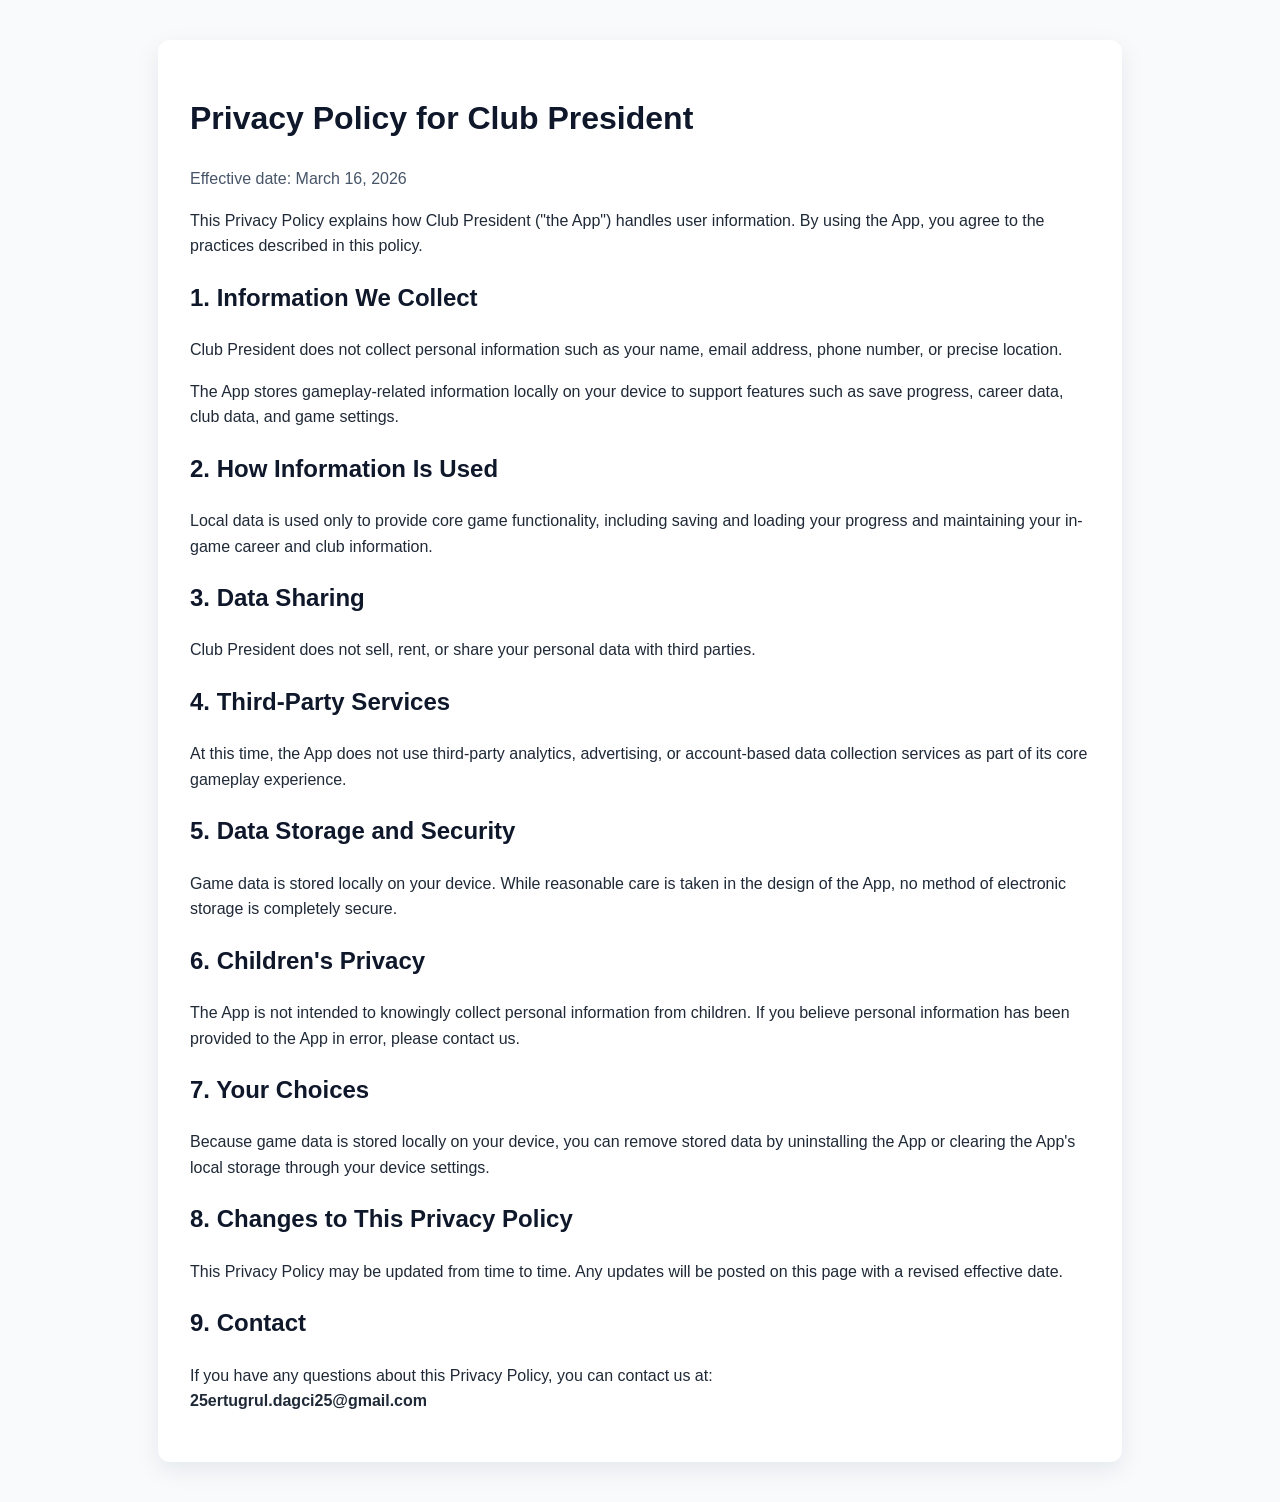
==== index.html @ 4b36917c "Add files via upload" ====
<!DOCTYPE html>
<html lang="en">
<head>
  <meta charset="UTF-8" />
  <meta http-equiv="refresh" content="0; url=privacy-policy.html" />
  <meta name="viewport" content="width=device-width, initial-scale=1.0" />
  <title>Club President</title>
</head>
<body>
  <p>
    Redirecting to the privacy policy...
    <a href="privacy-policy.html">Open manually</a>.
  </p>
</body>
</html>
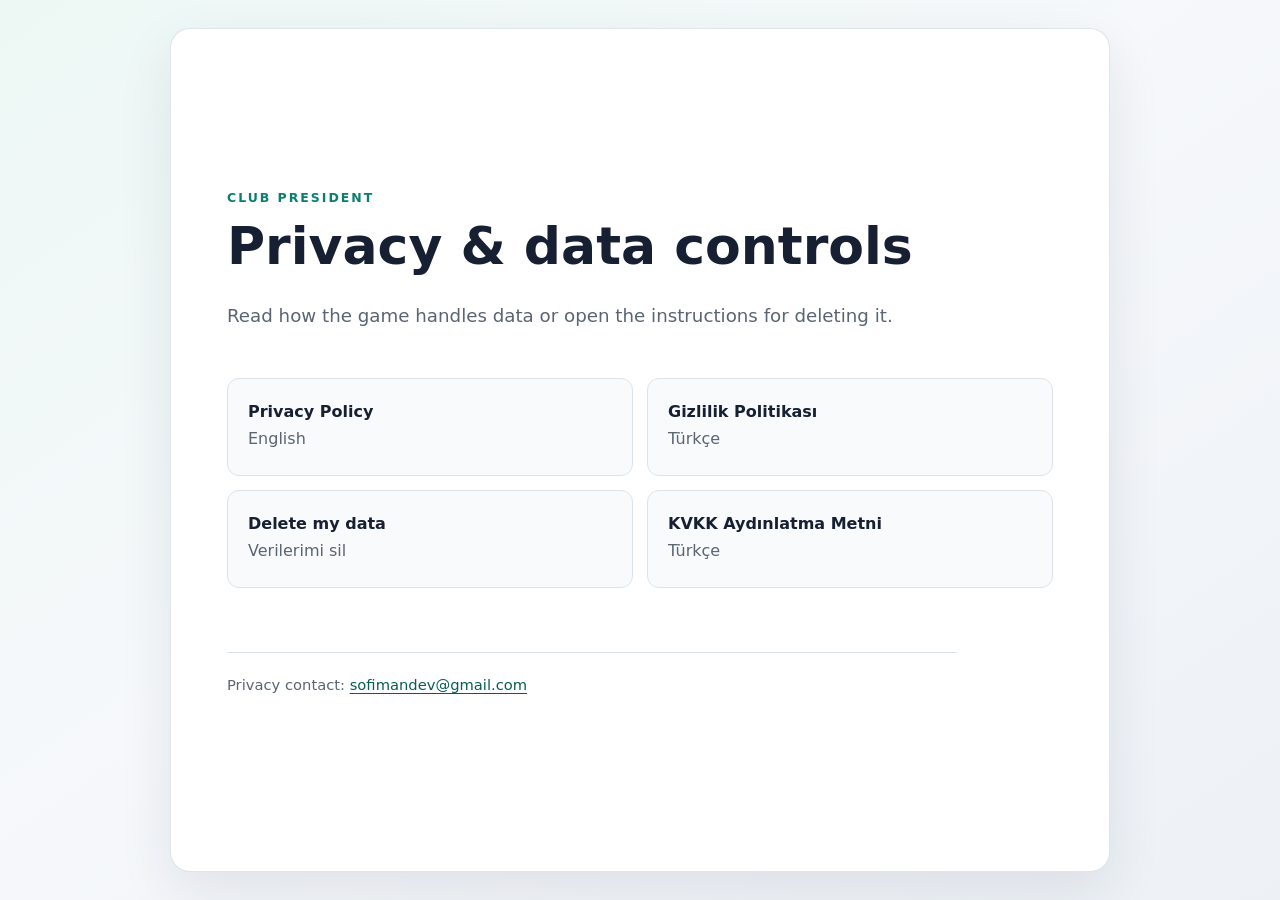
==== commit 1a26ec32: "Add files via upload" ====
--- a/index.html
+++ b/index.html
@@ -1,15 +1,24 @@
-<!DOCTYPE html>
+<!doctype html>
 <html lang="en">
 <head>
-  <meta charset="UTF-8" />
-  <meta http-equiv="refresh" content="0; url=privacy-policy.html" />
-  <meta name="viewport" content="width=device-width, initial-scale=1.0" />
-  <title>Club President</title>
+  <meta charset="utf-8">
+  <meta name="viewport" content="width=device-width, initial-scale=1">
+  <meta name="description" content="Privacy and data controls for Club President.">
+  <title>Club President — Privacy</title>
+  <link rel="stylesheet" href="styles.css">
 </head>
 <body>
-  <p>
-    Redirecting to the privacy policy...
-    <a href="privacy-policy.html">Open manually</a>.
-  </p>
+  <main class="card landing">
+    <p class="eyebrow">CLUB PRESIDENT</p>
+    <h1>Privacy &amp; data controls</h1>
+    <p class="lead">Read how the game handles data or open the instructions for deleting it.</p>
+    <nav class="link-grid" aria-label="Privacy documents">
+      <a class="action" href="privacy-policy.html"><strong>Privacy Policy</strong><span>English</span></a>
+      <a class="action" href="privacy-policy-tr.html"><strong>Gizlilik Politikası</strong><span>Türkçe</span></a>
+      <a class="action" href="data-deletion.html"><strong>Delete my data</strong><span>Verilerimi sil</span></a>
+      <a class="action" href="kvkk-aydinlatma-metni.html"><strong>KVKK Aydınlatma Metni</strong><span>Türkçe</span></a>
+    </nav>
+    <p class="footer">Privacy contact: <a href="mailto:sofimandev@gmail.com">sofimandev@gmail.com</a></p>
+  </main>
 </body>
 </html>
--- a/styles.css
+++ b/styles.css
@@ -0,0 +1,69 @@
+:root {
+  color-scheme: light;
+  --ink: #172033;
+  --muted: #5b6475;
+  --paper: #ffffff;
+  --line: #dce3ea;
+  --accent: #087f6f;
+  --accent-dark: #075e54;
+  --soft: #eaf7f4;
+}
+
+* { box-sizing: border-box; }
+
+body {
+  margin: 0;
+  padding: 28px 16px;
+  color: var(--ink);
+  background: linear-gradient(145deg, #edf8f5 0%, #f6f8fb 45%, #edf1f6 100%);
+  font-family: Inter, ui-sans-serif, system-ui, -apple-system, BlinkMacSystemFont, "Segoe UI", sans-serif;
+  font-size: 16px;
+  line-height: 1.68;
+}
+
+.card {
+  width: min(940px, 100%);
+  margin: 0 auto;
+  padding: clamp(24px, 5vw, 56px);
+  background: var(--paper);
+  border: 1px solid rgba(220, 227, 234, .9);
+  border-radius: 20px;
+  box-shadow: 0 20px 55px rgba(23, 32, 51, .09);
+}
+
+.landing { min-height: calc(100vh - 56px); display: flex; flex-direction: column; justify-content: center; }
+.eyebrow { margin: 0 0 8px; color: var(--accent); font-size: .78rem; font-weight: 800; letter-spacing: .16em; }
+h1 { margin: 0 0 8px; font-size: clamp(2rem, 5vw, 3.25rem); line-height: 1.12; }
+h2 { margin-top: 2.2em; padding-top: .2em; font-size: 1.45rem; line-height: 1.25; }
+h3 { margin-top: 1.55em; font-size: 1.08rem; }
+p, li { max-width: 78ch; }
+a { color: var(--accent-dark); text-underline-offset: 3px; }
+.lead { color: var(--muted); font-size: 1.14rem; }
+.updated, .footer { color: var(--muted); font-size: .92rem; }
+.footer { margin-top: 36px; padding-top: 20px; border-top: 1px solid var(--line); }
+
+.top-nav { display: flex; flex-wrap: wrap; gap: 8px 18px; margin-bottom: 40px; }
+.top-nav a { font-weight: 650; }
+.notice { margin: 28px 0; padding: 18px 20px; background: var(--soft); border-left: 4px solid var(--accent); border-radius: 8px; }
+
+.link-grid { display: grid; grid-template-columns: repeat(2, minmax(0, 1fr)); gap: 14px; margin: 28px 0; }
+.action { display: flex; flex-direction: column; min-height: 98px; padding: 20px; color: var(--ink); background: #f8fafb; border: 1px solid var(--line); border-radius: 12px; text-decoration: none; transition: transform .15s ease, border-color .15s ease; }
+.action:hover, .action:focus-visible { transform: translateY(-2px); border-color: var(--accent); outline: none; }
+.action span { color: var(--muted); }
+.button { display: inline-block; padding: 12px 18px; color: white; background: var(--accent-dark); border-radius: 8px; font-weight: 750; text-decoration: none; }
+
+hr { margin: 48px 0; border: 0; border-top: 1px solid var(--line); }
+.table-wrap { overflow-x: auto; }
+table { width: 100%; border-collapse: collapse; font-size: .94rem; }
+th, td { padding: 12px; border: 1px solid var(--line); text-align: left; vertical-align: top; }
+th { background: var(--soft); }
+
+@media (max-width: 640px) {
+  body { padding: 0; background: var(--paper); }
+  .card { min-height: 100vh; border: 0; border-radius: 0; box-shadow: none; }
+  .link-grid { grid-template-columns: 1fr; }
+}
+
+@media (prefers-reduced-motion: reduce) {
+  .action { transition: none; }
+}
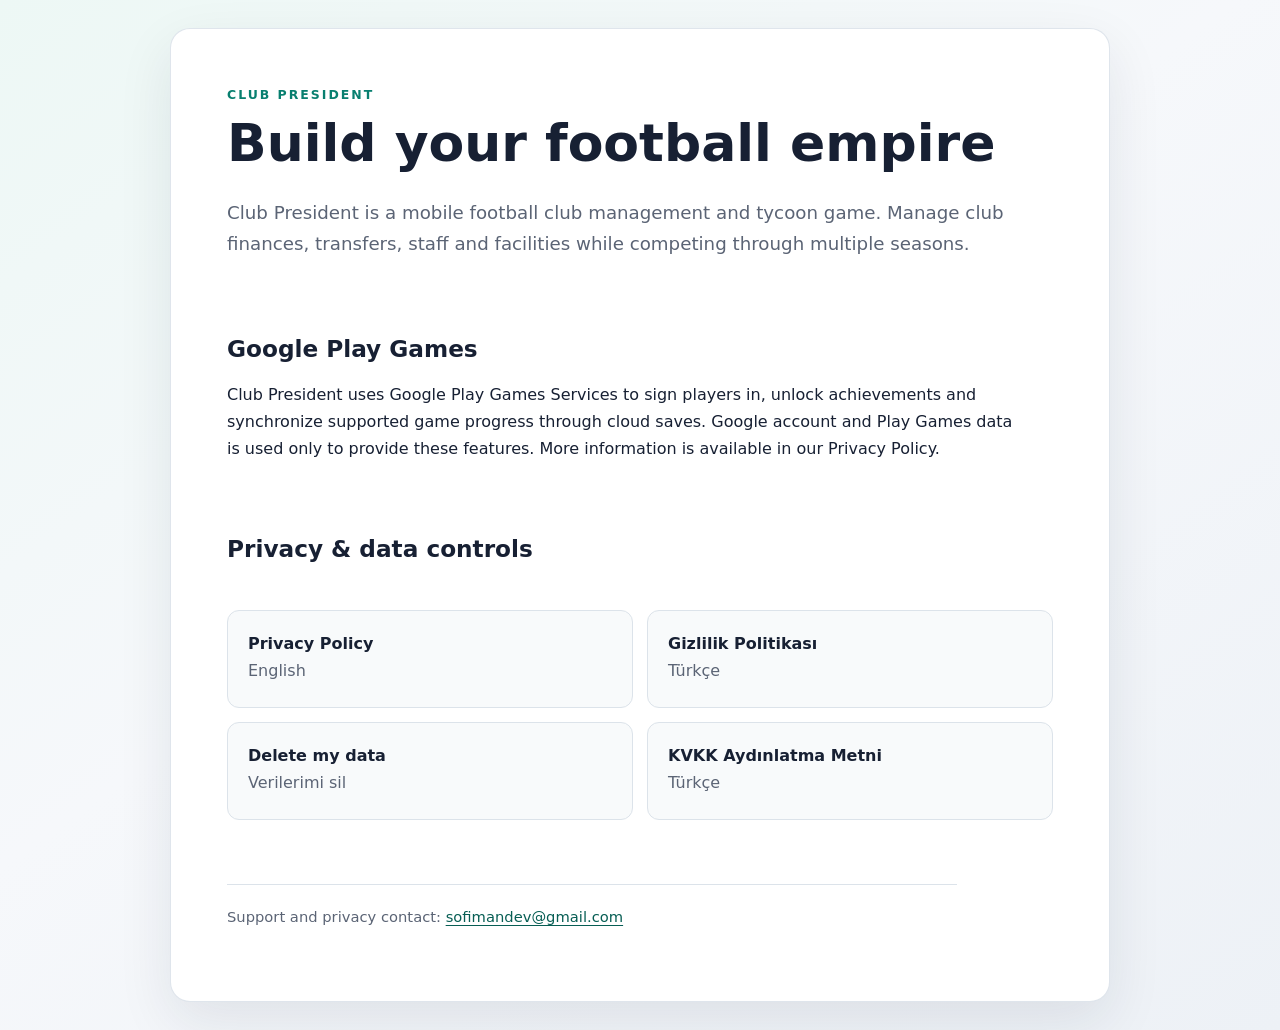
==== commit 3d934d3e: "Update app homepage for OAuth verification" ====
--- a/index.html
+++ b/index.html
@@ -3,22 +3,60 @@
 <head>
   <meta charset="utf-8">
   <meta name="viewport" content="width=device-width, initial-scale=1">
-  <meta name="description" content="Privacy and data controls for Club President.">
-  <title>Club President — Privacy</title>
+  <meta name="description" content="Official website, privacy policy and data controls for Club President.">
+  <title>Club President — Official Website</title>
   <link rel="stylesheet" href="styles.css">
 </head>
 <body>
   <main class="card landing">
     <p class="eyebrow">CLUB PRESIDENT</p>
-    <h1>Privacy &amp; data controls</h1>
-    <p class="lead">Read how the game handles data or open the instructions for deleting it.</p>
+
+    <h1>Build your football empire</h1>
+
+    <p class="lead">
+      Club President is a mobile football club management and tycoon game.
+      Manage club finances, transfers, staff and facilities while competing
+      through multiple seasons.
+    </p>
+
+    <section>
+      <h2>Google Play Games</h2>
+      <p>
+        Club President uses Google Play Games Services to sign players in,
+        unlock achievements and synchronize supported game progress through
+        cloud saves. Google account and Play Games data is used only to provide
+        these features. More information is available in our Privacy Policy.
+      </p>
+    </section>
+
+    <h2>Privacy &amp; data controls</h2>
+
     <nav class="link-grid" aria-label="Privacy documents">
-      <a class="action" href="privacy-policy.html"><strong>Privacy Policy</strong><span>English</span></a>
-      <a class="action" href="privacy-policy-tr.html"><strong>Gizlilik Politikası</strong><span>Türkçe</span></a>
-      <a class="action" href="data-deletion.html"><strong>Delete my data</strong><span>Verilerimi sil</span></a>
-      <a class="action" href="kvkk-aydinlatma-metni.html"><strong>KVKK Aydınlatma Metni</strong><span>Türkçe</span></a>
+      <a class="action" href="privacy-policy.html">
+        <strong>Privacy Policy</strong>
+        <span>English</span>
+      </a>
+
+      <a class="action" href="privacy-policy-tr.html">
+        <strong>Gizlilik Politikası</strong>
+        <span>Türkçe</span>
+      </a>
+
+      <a class="action" href="data-deletion.html">
+        <strong>Delete my data</strong>
+        <span>Verilerimi sil</span>
+      </a>
+
+      <a class="action" href="kvkk-aydinlatma-metni.html">
+        <strong>KVKK Aydınlatma Metni</strong>
+        <span>Türkçe</span>
+      </a>
     </nav>
-    <p class="footer">Privacy contact: <a href="mailto:sofimandev@gmail.com">sofimandev@gmail.com</a></p>
+
+    <p class="footer">
+      Support and privacy contact:
+      <a href="mailto:sofimandev@gmail.com">sofimandev@gmail.com</a>
+    </p>
   </main>
 </body>
 </html>
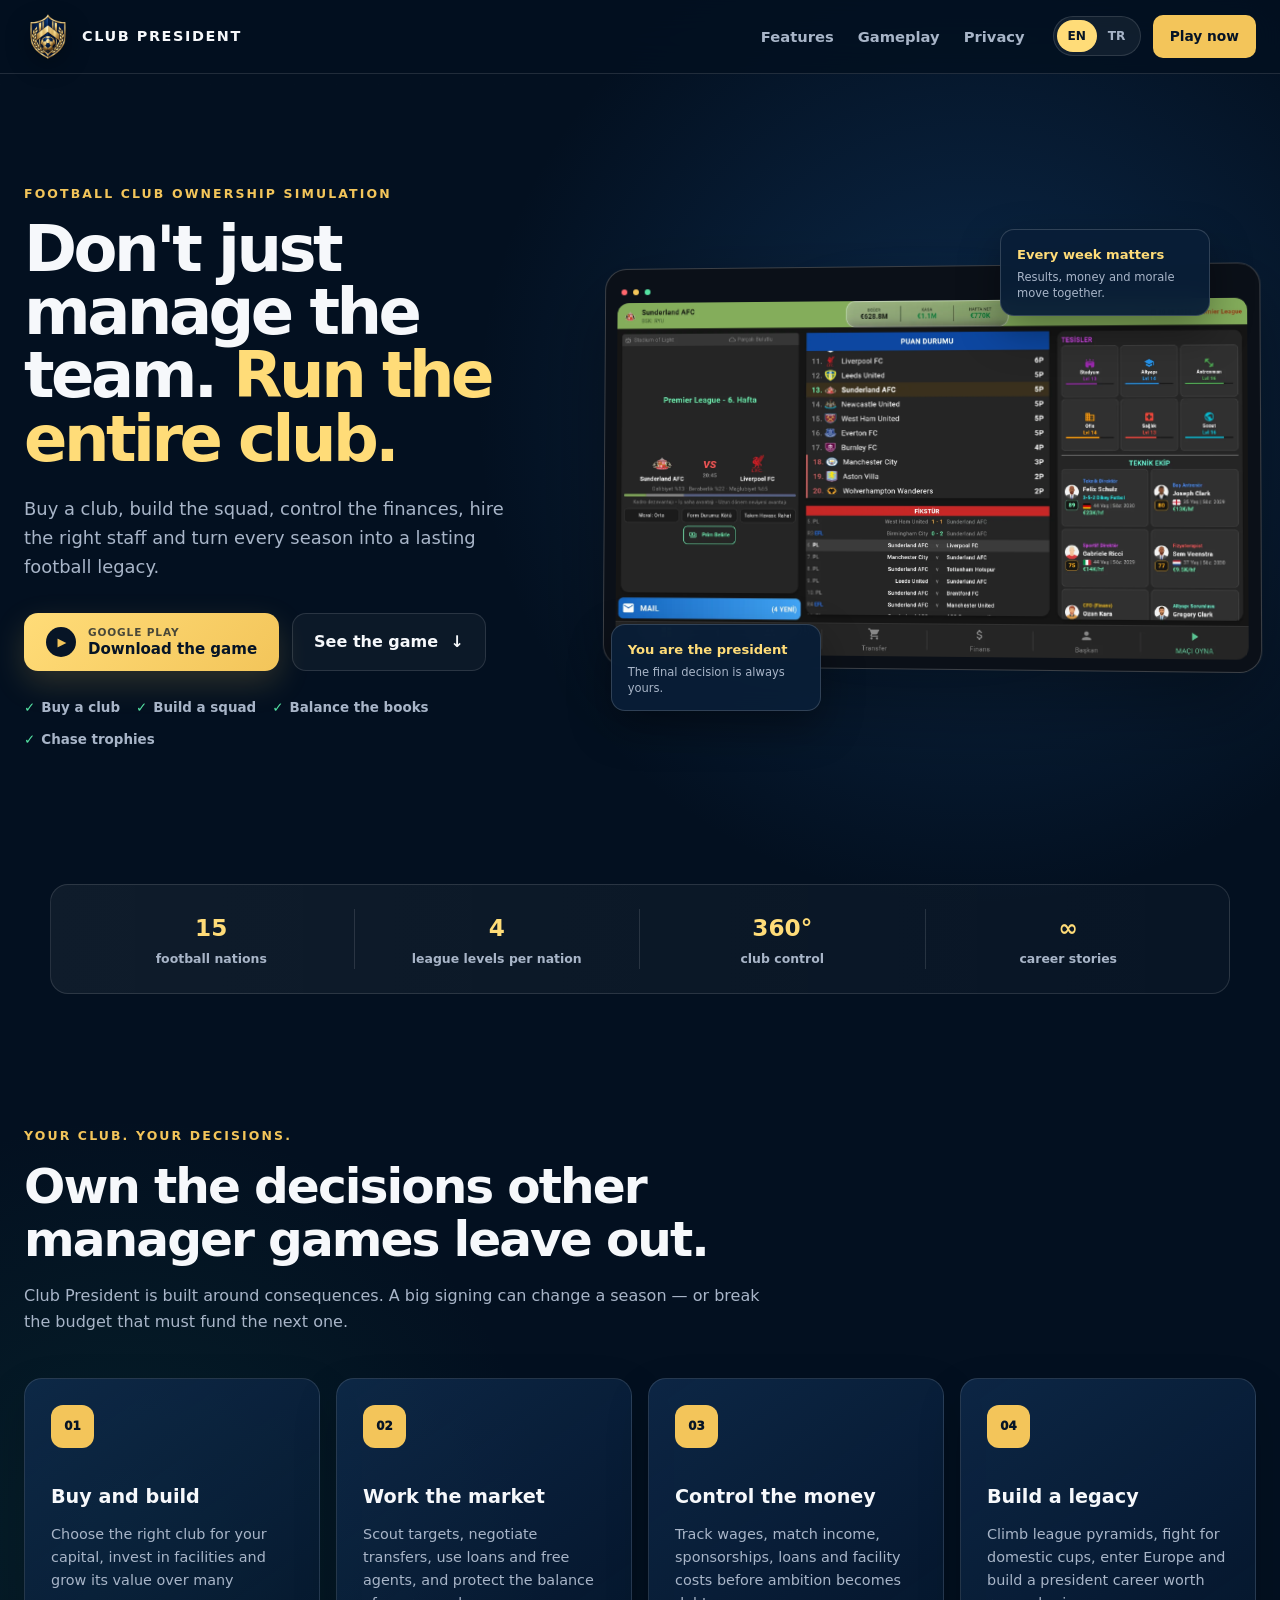
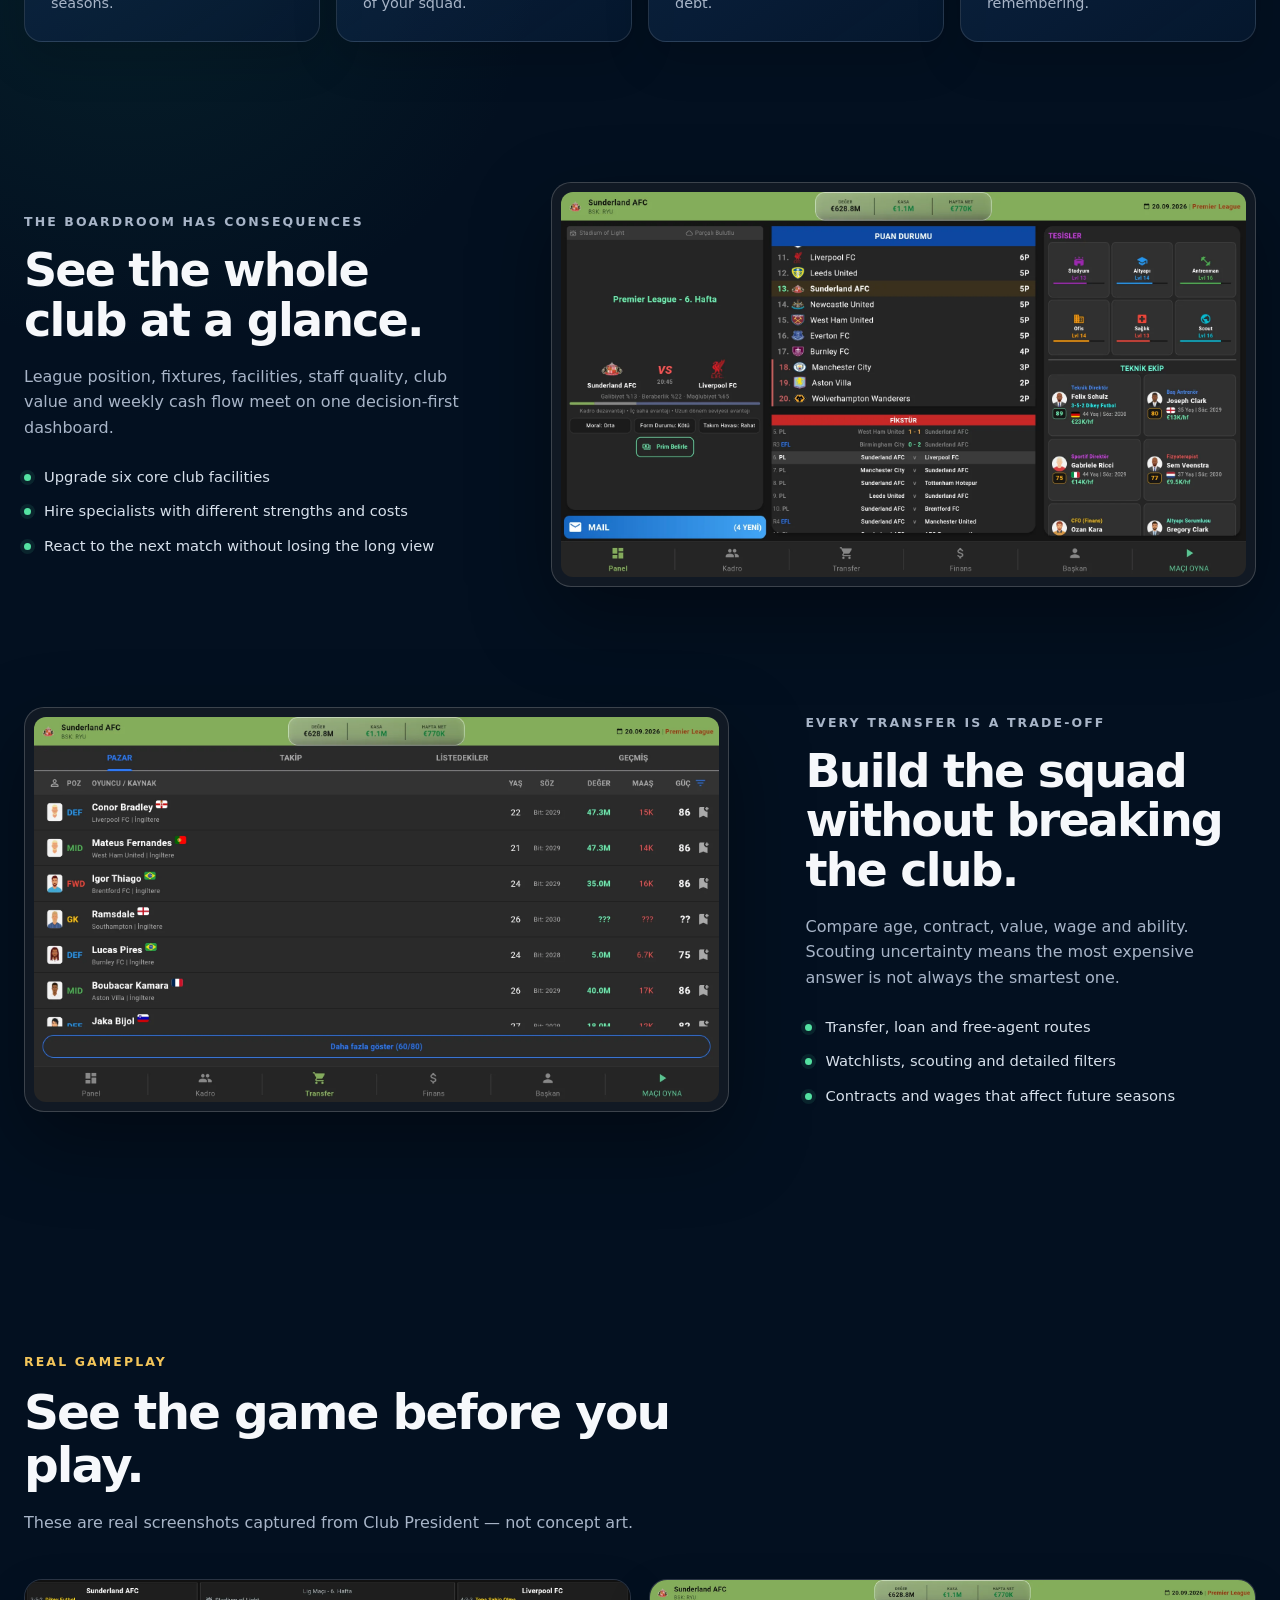
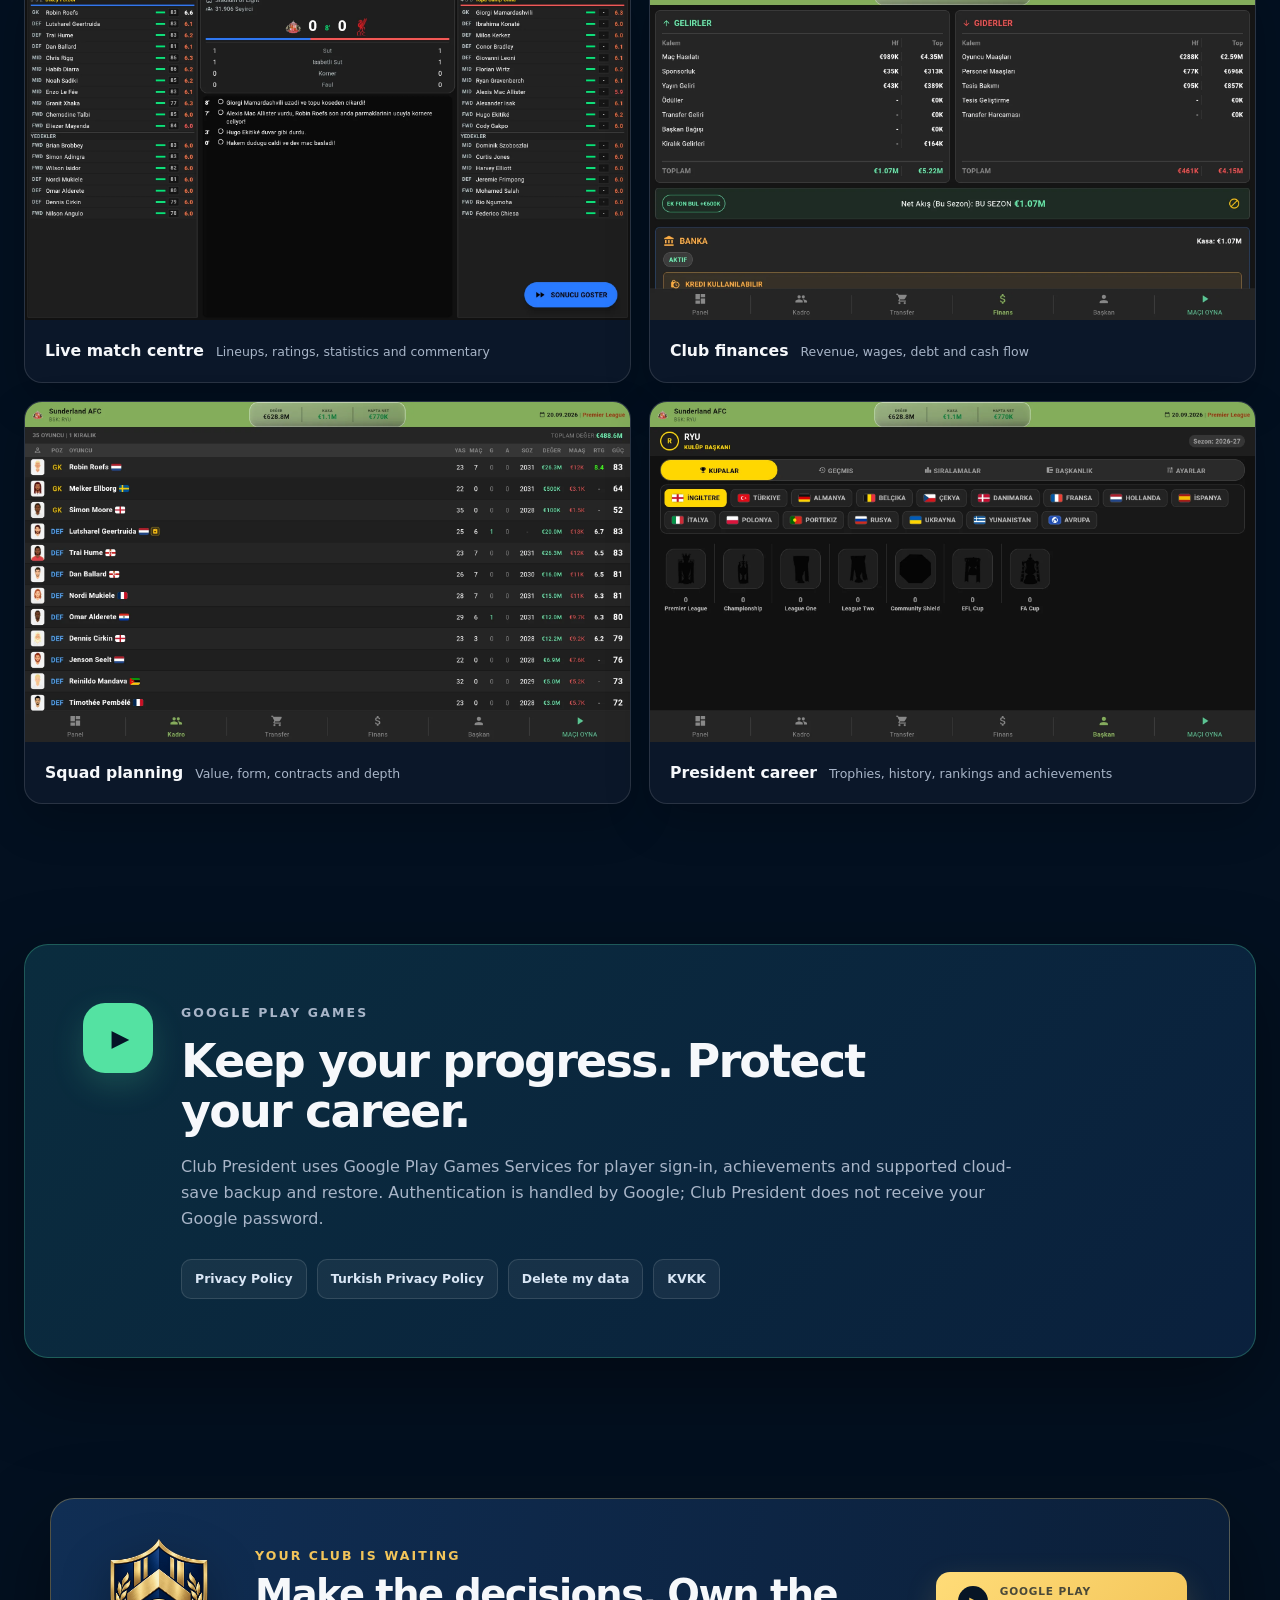
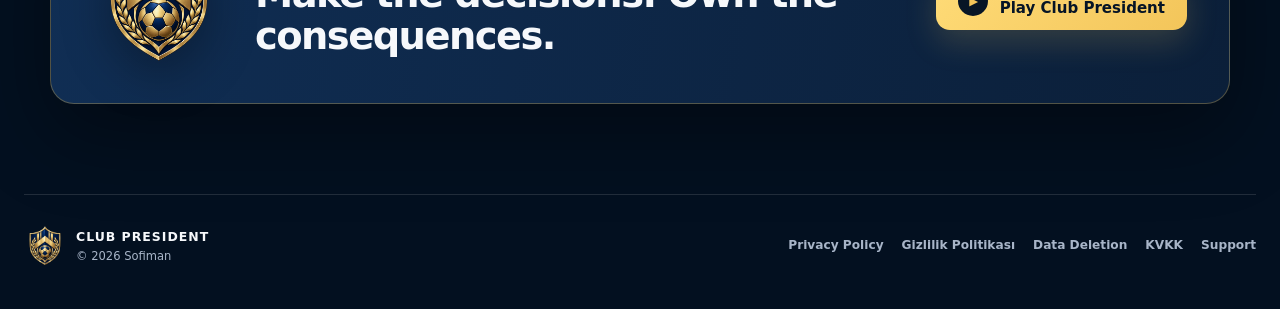
==== commit 430bf28a: "feat: add game marketing homepage" ====
--- a/index.html
+++ b/index.html
@@ -1,62 +1,275 @@
 <!doctype html>
-<html lang="en">
+<html lang="en" data-language="en">
 <head>
   <meta charset="utf-8">
   <meta name="viewport" content="width=device-width, initial-scale=1">
-  <meta name="description" content="Official website, privacy policy and data controls for Club President.">
-  <title>Club President — Official Website</title>
-  <link rel="stylesheet" href="styles.css">
+  <meta name="description" content="Club President is a football club ownership and tycoon game. Buy a club, manage transfers, finances, staff and facilities, and build a lasting football empire.">
+  <meta name="theme-color" content="#071a33">
+  <meta property="og:type" content="website">
+  <meta property="og:site_name" content="Club President">
+  <meta property="og:title" content="Club President — Run the entire club">
+  <meta property="og:description" content="Buy a football club, shape the squad, control the finances and build a lasting legacy.">
+  <meta property="og:url" content="https://clubpresidentgame.com/">
+  <meta property="og:image" content="https://clubpresidentgame.com/assets/screenshots/dashboard.webp">
+  <meta property="og:image:width" content="1920">
+  <meta property="og:image:height" content="1080">
+  <meta name="twitter:card" content="summary_large_image">
+  <link rel="canonical" href="https://clubpresidentgame.com/">
+  <link rel="icon" type="image/webp" href="assets/brand/club-president-emblem.webp">
+  <link rel="stylesheet" href="landing.css">
+  <title>Club President — Football Club Tycoon</title>
+  <script type="application/ld+json">
+  {
+    "@context": "https://schema.org",
+    "@type": "VideoGame",
+    "name": "Club President",
+    "url": "https://clubpresidentgame.com/",
+    "image": "https://clubpresidentgame.com/assets/brand/club-president-emblem.webp",
+    "description": "A football club ownership and tycoon game where every transfer, financial decision and long-term strategy shapes the club's future.",
+    "operatingSystem": "Android",
+    "applicationCategory": "GameApplication",
+    "publisher": {"@type": "Organization", "name": "Sofiman"},
+    "installUrl": "https://play.google.com/store/apps/details?id=com.ertugrul.workdene"
+  }
+  </script>
 </head>
 <body>
-  <main class="card landing">
-    <p class="eyebrow">CLUB PRESIDENT</p>
-
-    <h1>Build your football empire</h1>
-
-    <p class="lead">
-      Club President is a mobile football club management and tycoon game.
-      Manage club finances, transfers, staff and facilities while competing
-      through multiple seasons.
-    </p>
-
-    <section>
-      <h2>Google Play Games</h2>
-      <p>
-        Club President uses Google Play Games Services to sign players in,
-        unlock achievements and synchronize supported game progress through
-        cloud saves. Google account and Play Games data is used only to provide
-        these features. More information is available in our Privacy Policy.
-      </p>
-    </section>
-
-    <h2>Privacy &amp; data controls</h2>
-
-    <nav class="link-grid" aria-label="Privacy documents">
-      <a class="action" href="privacy-policy.html">
-        <strong>Privacy Policy</strong>
-        <span>English</span>
+  <a class="skip-link" href="#main">
+    <span data-copy="en">Skip to content</span><span data-copy="tr">İçeriğe geç</span>
+  </a>
+
+  <header class="site-header">
+    <a class="brand" href="#top" aria-label="Club President home">
+      <img src="assets/brand/club-president-emblem.webp" width="48" height="48" alt="">
+      <span>CLUB PRESIDENT</span>
+    </a>
+    <nav class="site-nav" aria-label="Primary navigation">
+      <a href="#features"><span data-copy="en">Features</span><span data-copy="tr">Özellikler</span></a>
+      <a href="#gameplay"><span data-copy="en">Gameplay</span><span data-copy="tr">Oynanış</span></a>
+      <a href="#privacy"><span data-copy="en">Privacy</span><span data-copy="tr">Gizlilik</span></a>
+    </nav>
+    <div class="header-actions">
+      <div class="language-switcher" role="group" aria-label="Language">
+        <button type="button" data-language-button="en" aria-pressed="true">EN</button>
+        <button type="button" data-language-button="tr" aria-pressed="false">TR</button>
+      </div>
+      <a class="header-cta" href="https://play.google.com/store/apps/details?id=com.ertugrul.workdene" target="_blank" rel="noopener">
+        <span data-copy="en">Play now</span><span data-copy="tr">Şimdi oyna</span>
       </a>
-
-      <a class="action" href="privacy-policy-tr.html">
-        <strong>Gizlilik Politikası</strong>
-        <span>Türkçe</span>
+    </div>
+  </header>
+
+  <main id="main">
+    <section class="hero section" id="top">
+      <div class="hero-copy">
+        <p class="eyebrow">
+          <span data-copy="en">FOOTBALL CLUB OWNERSHIP SIMULATION</span>
+          <span data-copy="tr">FUTBOL KULÜBÜ BAŞKANLIK SİMÜLASYONU</span>
+        </p>
+        <h1>
+          <span data-copy="en">Don't just manage the team. <strong>Run the entire club.</strong></span>
+          <span data-copy="tr">Sadece takımı değil, <strong>kulübün tamamını yönet.</strong></span>
+        </h1>
+        <p class="hero-lead">
+          <span data-copy="en">Buy a club, build the squad, control the finances, hire the right staff and turn every season into a lasting football legacy.</span>
+          <span data-copy="tr">Bir kulüp satın al, kadronu kur, finansı kontrol et, doğru personeli seç ve her sezonu kalıcı bir futbol mirasına dönüştür.</span>
+        </p>
+        <div class="hero-actions">
+          <a class="primary-button" href="https://play.google.com/store/apps/details?id=com.ertugrul.workdene" target="_blank" rel="noopener">
+            <span class="play-mark" aria-hidden="true">▶</span>
+            <span><small>Google Play</small><b data-copy="en">Download the game</b><b data-copy="tr">Oyunu indir</b></span>
+          </a>
+          <a class="secondary-button" href="#gameplay">
+            <span data-copy="en">See the game</span><span data-copy="tr">Oyunu keşfet</span><span aria-hidden="true">↓</span>
+          </a>
+        </div>
+        <ul class="hero-points" aria-label="Game highlights">
+          <li><span aria-hidden="true">✓</span><span data-copy="en">Buy a club</span><span data-copy="tr">Kulüp satın al</span></li>
+          <li><span aria-hidden="true">✓</span><span data-copy="en">Build a squad</span><span data-copy="tr">Kadronu kur</span></li>
+          <li><span aria-hidden="true">✓</span><span data-copy="en">Balance the books</span><span data-copy="tr">Bütçeyi yönet</span></li>
+          <li><span aria-hidden="true">✓</span><span data-copy="en">Chase trophies</span><span data-copy="tr">Kupaların peşinden git</span></li>
+        </ul>
+      </div>
+
+      <div class="hero-visual" aria-label="Club President dashboard screenshot">
+        <div class="hero-glow"></div>
+        <div class="device-frame">
+          <div class="device-bar"><span></span><span></span><span></span></div>
+          <img src="assets/screenshots/dashboard.webp" width="1920" height="1080" alt="Club President dashboard showing the next match, league table, facilities and technical staff" fetchpriority="high">
+        </div>
+        <div class="floating-card floating-card-top">
+          <b data-copy="en">Every week matters</b><b data-copy="tr">Her hafta önemli</b>
+          <span data-copy="en">Results, money and morale move together.</span><span data-copy="tr">Sonuç, para ve moral birlikte değişir.</span>
+        </div>
+        <div class="floating-card floating-card-bottom">
+          <b data-copy="en">You are the president</b><b data-copy="tr">Başkan sensin</b>
+          <span data-copy="en">The final decision is always yours.</span><span data-copy="tr">Son karar her zaman senin.</span>
+        </div>
+      </div>
+    </section>
+
+    <section class="proof-strip" aria-label="Game scope">
+      <div><strong>15</strong><span data-copy="en">football nations</span><span data-copy="tr">futbol ülkesi</span></div>
+      <div><strong>4</strong><span data-copy="en">league levels per nation</span><span data-copy="tr">ülke başına lig seviyesi</span></div>
+      <div><strong>360°</strong><span data-copy="en">club control</span><span data-copy="tr">kulüp kontrolü</span></div>
+      <div><strong>∞</strong><span data-copy="en">career stories</span><span data-copy="tr">kariyer hikâyesi</span></div>
+    </section>
+
+    <section class="section features-section" id="features">
+      <div class="section-heading">
+        <p class="eyebrow"><span data-copy="en">YOUR CLUB. YOUR DECISIONS.</span><span data-copy="tr">SENİN KULÜBÜN. SENİN KARARLARIN.</span></p>
+        <h2><span data-copy="en">Own the decisions other manager games leave out.</span><span data-copy="tr">Diğer menajer oyunlarının sana bırakmadığı kararları sen ver.</span></h2>
+        <p>
+          <span data-copy="en">Club President is built around consequences. A big signing can change a season — or break the budget that must fund the next one.</span>
+          <span data-copy="tr">Club President sonuçları olan kararlar üzerine kurulu. Büyük bir transfer sezonu değiştirebilir — ya da gelecek sezonun bütçesini tüketebilir.</span>
+        </p>
+      </div>
+      <div class="feature-grid">
+        <article class="feature-card">
+          <span class="feature-index">01</span>
+          <h3><span data-copy="en">Buy and build</span><span data-copy="tr">Satın al ve büyüt</span></h3>
+          <p><span data-copy="en">Choose the right club for your capital, invest in facilities and grow its value over many seasons.</span><span data-copy="tr">Sermayene uygun kulübü seç, tesislere yatırım yap ve değerini sezonlar boyunca büyüt.</span></p>
+        </article>
+        <article class="feature-card">
+          <span class="feature-index">02</span>
+          <h3><span data-copy="en">Work the market</span><span data-copy="tr">Transfer pazarını yönet</span></h3>
+          <p><span data-copy="en">Scout targets, negotiate transfers, use loans and free agents, and protect the balance of your squad.</span><span data-copy="tr">Oyuncu izle, transfer pazarlığı yap, kiralık ve serbest oyuncuları kullan, kadro dengesini koru.</span></p>
+        </article>
+        <article class="feature-card">
+          <span class="feature-index">03</span>
+          <h3><span data-copy="en">Control the money</span><span data-copy="tr">Paranın kontrolünü elinde tut</span></h3>
+          <p><span data-copy="en">Track wages, match income, sponsorships, loans and facility costs before ambition becomes debt.</span><span data-copy="tr">Hırs borca dönüşmeden önce maaşları, maç gelirini, sponsorluğu, kredileri ve tesis giderlerini izle.</span></p>
+        </article>
+        <article class="feature-card">
+          <span class="feature-index">04</span>
+          <h3><span data-copy="en">Build a legacy</span><span data-copy="tr">Bir miras bırak</span></h3>
+          <p><span data-copy="en">Climb league pyramids, fight for domestic cups, enter Europe and build a president career worth remembering.</span><span data-copy="tr">Liglerde yüksel, yerel kupalara ve Avrupa'ya uzan, hatırlanacak bir başkanlık kariyeri kur.</span></p>
+        </article>
+      </div>
+    </section>
+
+    <section class="section gameplay-section" id="gameplay">
+      <article class="spotlight">
+        <div class="spotlight-copy">
+          <p class="eyebrow"><span data-copy="en">THE BOARDROOM HAS CONSEQUENCES</span><span data-copy="tr">YÖNETİM KURULUNDA HER KARARIN BEDELİ VAR</span></p>
+          <h2><span data-copy="en">See the whole club at a glance.</span><span data-copy="tr">Kulübün tamamını tek bakışta gör.</span></h2>
+          <p><span data-copy="en">League position, fixtures, facilities, staff quality, club value and weekly cash flow meet on one decision-first dashboard.</span><span data-copy="tr">Lig sırası, fikstür, tesisler, personel kalitesi, kulüp değeri ve haftalık nakit akışı karar odaklı tek panelde birleşir.</span></p>
+          <ul class="detail-list">
+            <li><span data-copy="en">Upgrade six core club facilities</span><span data-copy="tr">Altı temel kulüp tesisini geliştir</span></li>
+            <li><span data-copy="en">Hire specialists with different strengths and costs</span><span data-copy="tr">Farklı güç ve maliyette uzmanlar işe al</span></li>
+            <li><span data-copy="en">React to the next match without losing the long view</span><span data-copy="tr">Uzun vadeyi kaybetmeden sıradaki maça hazırlan</span></li>
+          </ul>
+        </div>
+        <a class="screenshot-frame" href="assets/screenshots/dashboard.webp" target="_blank" aria-label="Open dashboard screenshot">
+          <img src="assets/screenshots/dashboard.webp" width="1920" height="1080" alt="Club President club dashboard" loading="lazy">
+        </a>
+      </article>
+
+      <article class="spotlight spotlight-reverse">
+        <div class="spotlight-copy">
+          <p class="eyebrow"><span data-copy="en">EVERY TRANSFER IS A TRADE-OFF</span><span data-copy="tr">HER TRANSFER BİR TERCİHTİR</span></p>
+          <h2><span data-copy="en">Build the squad without breaking the club.</span><span data-copy="tr">Kulübü batırmadan kadroyu güçlendir.</span></h2>
+          <p><span data-copy="en">Compare age, contract, value, wage and ability. Scouting uncertainty means the most expensive answer is not always the smartest one.</span><span data-copy="tr">Yaş, sözleşme, değer, maaş ve gücü karşılaştır. Scout belirsizliği yüzünden en pahalı cevap her zaman en akıllı cevap değildir.</span></p>
+          <ul class="detail-list">
+            <li><span data-copy="en">Transfer, loan and free-agent routes</span><span data-copy="tr">Transfer, kiralık ve serbest oyuncu seçenekleri</span></li>
+            <li><span data-copy="en">Watchlists, scouting and detailed filters</span><span data-copy="tr">Takip listesi, scout ve ayrıntılı filtreler</span></li>
+            <li><span data-copy="en">Contracts and wages that affect future seasons</span><span data-copy="tr">Gelecek sezonları etkileyen sözleşmeler ve maaşlar</span></li>
+          </ul>
+        </div>
+        <a class="screenshot-frame" href="assets/screenshots/transfer-market.webp" target="_blank" aria-label="Open transfer market screenshot">
+          <img src="assets/screenshots/transfer-market.webp" width="1920" height="1080" alt="Club President transfer market" loading="lazy">
+        </a>
+      </article>
+    </section>
+
+    <section class="section gallery-section" aria-labelledby="gallery-title">
+      <div class="section-heading compact-heading">
+        <p class="eyebrow"><span data-copy="en">REAL GAMEPLAY</span><span data-copy="tr">GERÇEK OYNANIŞ</span></p>
+        <h2 id="gallery-title"><span data-copy="en">See the game before you play.</span><span data-copy="tr">Oynamadan önce oyunu gör.</span></h2>
+        <p><span data-copy="en">These are real screenshots captured from Club President — not concept art.</span><span data-copy="tr">Bunlar konsept görseller değil, Club President içinden alınmış gerçek ekranlardır.</span></p>
+      </div>
+      <div class="gallery-grid">
+        <a class="gallery-card" href="assets/screenshots/live-match.webp" target="_blank">
+          <img src="assets/screenshots/live-match.webp" width="1920" height="1080" alt="Live match screen with lineups, score and match commentary" loading="lazy">
+          <span><b data-copy="en">Live match centre</b><b data-copy="tr">Canlı maç merkezi</b><small data-copy="en">Lineups, ratings, statistics and commentary</small><small data-copy="tr">Kadrolar, puanlar, istatistikler ve anlatım</small></span>
+        </a>
+        <a class="gallery-card" href="assets/screenshots/finance.webp" target="_blank">
+          <img src="assets/screenshots/finance.webp" width="1920" height="1080" alt="Finance screen showing club income and expenses" loading="lazy">
+          <span><b data-copy="en">Club finances</b><b data-copy="tr">Kulüp finansı</b><small data-copy="en">Revenue, wages, debt and cash flow</small><small data-copy="tr">Gelir, maaş, borç ve nakit akışı</small></span>
+        </a>
+        <a class="gallery-card" href="assets/screenshots/squad.webp" target="_blank">
+          <img src="assets/screenshots/squad.webp" width="1920" height="1080" alt="Squad screen with player values, contracts and performance" loading="lazy">
+          <span><b data-copy="en">Squad planning</b><b data-copy="tr">Kadro planlaması</b><small data-copy="en">Value, form, contracts and depth</small><small data-copy="tr">Değer, form, sözleşme ve derinlik</small></span>
+        </a>
+        <a class="gallery-card" href="assets/screenshots/president-hub.webp" target="_blank">
+          <img src="assets/screenshots/president-hub.webp" width="1920" height="1080" alt="President hub showing competitions from multiple football nations" loading="lazy">
+          <span><b data-copy="en">President career</b><b data-copy="tr">Başkanlık kariyeri</b><small data-copy="en">Trophies, history, rankings and achievements</small><small data-copy="tr">Kupalar, geçmiş, sıralamalar ve başarımlar</small></span>
+        </a>
+      </div>
+    </section>
+
+    <section class="section play-games-section" id="privacy">
+      <div class="play-games-card">
+        <div class="play-games-icon" aria-hidden="true">▶</div>
+        <div>
+          <p class="eyebrow">GOOGLE PLAY GAMES</p>
+          <h2><span data-copy="en">Keep your progress. Protect your career.</span><span data-copy="tr">İlerlemeni koru. Kariyerini yanında taşı.</span></h2>
+          <p><span data-copy="en">Club President uses Google Play Games Services for player sign-in, achievements and supported cloud-save backup and restore. Authentication is handled by Google; Club President does not receive your Google password.</span><span data-copy="tr">Club President; oyuncu girişi, başarımlar ve desteklenen bulut kayıtlarını yedekleyip geri yüklemek için Google Play Games Hizmetlerini kullanır. Kimlik doğrulama Google tarafından yapılır; Club President Google şifrenizi almaz.</span></p>
+          <div class="privacy-links">
+            <a href="privacy-policy.html"><span data-copy="en">Privacy Policy</span><span data-copy="tr">Gizlilik Politikası (EN)</span></a>
+            <a href="privacy-policy-tr.html"><span data-copy="en">Turkish Privacy Policy</span><span data-copy="tr">Türkçe Gizlilik Politikası</span></a>
+            <a href="data-deletion.html"><span data-copy="en">Delete my data</span><span data-copy="tr">Verilerimi sil</span></a>
+            <a href="kvkk-aydinlatma-metni.html">KVKK</a>
+          </div>
+        </div>
+      </div>
+    </section>
+
+    <section class="final-cta">
+      <img src="assets/brand/club-president-emblem.webp" width="132" height="132" alt="Club President emblem" loading="lazy">
+      <div>
+        <p class="eyebrow"><span data-copy="en">YOUR CLUB IS WAITING</span><span data-copy="tr">KULÜBÜN SENİ BEKLİYOR</span></p>
+        <h2><span data-copy="en">Make the decisions. Own the consequences.</span><span data-copy="tr">Kararları ver. Sonuçların sahibi ol.</span></h2>
+      </div>
+      <a class="primary-button" href="https://play.google.com/store/apps/details?id=com.ertugrul.workdene" target="_blank" rel="noopener">
+        <span class="play-mark" aria-hidden="true">▶</span>
+        <span><small>Google Play</small><b data-copy="en">Play Club President</b><b data-copy="tr">Club President'ı oyna</b></span>
       </a>
-
-      <a class="action" href="data-deletion.html">
-        <strong>Delete my data</strong>
-        <span>Verilerimi sil</span>
-      </a>
-
-      <a class="action" href="kvkk-aydinlatma-metni.html">
-        <strong>KVKK Aydınlatma Metni</strong>
-        <span>Türkçe</span>
-      </a>
+    </section>
+  </main>
+
+  <footer class="site-footer">
+    <div class="footer-brand">
+      <img src="assets/brand/club-president-emblem.webp" width="42" height="42" alt="">
+      <div><strong>CLUB PRESIDENT</strong><span>© 2026 Sofiman</span></div>
+    </div>
+    <nav aria-label="Legal links">
+      <a href="privacy-policy.html">Privacy Policy</a>
+      <a href="privacy-policy-tr.html">Gizlilik Politikası</a>
+      <a href="data-deletion.html">Data Deletion</a>
+      <a href="kvkk-aydinlatma-metni.html">KVKK</a>
+      <a href="mailto:sofimandev@gmail.com">Support</a>
     </nav>
-
-    <p class="footer">
-      Support and privacy contact:
-      <a href="mailto:sofimandev@gmail.com">sofimandev@gmail.com</a>
-    </p>
-  </main>
+  </footer>
+
+  <script>
+    (() => {
+      const buttons = document.querySelectorAll('[data-language-button]');
+      const titles = {en: 'Club President — Football Club Tycoon', tr: 'Club President — Futbol Kulübü Başkanlık Oyunu'};
+      const setLanguage = (language) => {
+        const next = language === 'tr' ? 'tr' : 'en';
+        document.documentElement.dataset.language = next;
+        document.documentElement.lang = next;
+        document.title = titles[next];
+        buttons.forEach((button) => button.setAttribute('aria-pressed', String(button.dataset.languageButton === next)));
+        try { localStorage.setItem('club-president-language', next); } catch (_) {}
+      };
+      buttons.forEach((button) => button.addEventListener('click', () => setLanguage(button.dataset.languageButton)));
+      let saved = null;
+      try { saved = localStorage.getItem('club-president-language'); } catch (_) {}
+      const browserLanguage = navigator.language && navigator.language.toLowerCase().startsWith('tr') ? 'tr' : 'en';
+      setLanguage(saved || browserLanguage);
+    })();
+  </script>
 </body>
 </html>
--- a/landing.css
+++ b/landing.css
@@ -0,0 +1,261 @@
+:root {
+  color-scheme: dark;
+  --navy-950: #031020;
+  --navy-900: #071a33;
+  --navy-800: #102d50;
+  --paper: #f6f8fb;
+  --muted: #a8b5c8;
+  --line: rgba(255, 255, 255, .12);
+  --gold: #f3c55a;
+  --gold-bright: #ffdc78;
+  --mint: #54e2a2;
+  --danger: #ff676d;
+  --shadow: 0 30px 80px rgba(0, 0, 0, .38);
+}
+
+* { box-sizing: border-box; }
+html { scroll-behavior: smooth; }
+html[data-language="en"] [data-copy="tr"],
+html[data-language="tr"] [data-copy="en"] { display: none !important; }
+
+body {
+  margin: 0;
+  color: var(--paper);
+  background:
+    radial-gradient(circle at 76% 8%, rgba(31, 95, 164, .32), transparent 31rem),
+    radial-gradient(circle at 10% 30%, rgba(22, 120, 98, .15), transparent 26rem),
+    var(--navy-950);
+  font-family: Inter, ui-sans-serif, system-ui, -apple-system, BlinkMacSystemFont, "Segoe UI", sans-serif;
+  line-height: 1.6;
+  overflow-x: hidden;
+}
+
+body::before {
+  content: "";
+  position: fixed;
+  inset: 0;
+  pointer-events: none;
+  opacity: .23;
+  background-image: linear-gradient(rgba(255,255,255,.02) 1px, transparent 1px), linear-gradient(90deg, rgba(255,255,255,.02) 1px, transparent 1px);
+  background-size: 42px 42px;
+  mask-image: linear-gradient(to bottom, black, transparent 75%);
+}
+
+img { display: block; max-width: 100%; height: auto; }
+a { color: inherit; }
+button, a { -webkit-tap-highlight-color: transparent; }
+
+.skip-link {
+  position: fixed;
+  z-index: 100;
+  top: 12px;
+  left: 12px;
+  padding: 10px 16px;
+  color: #071526;
+  background: var(--gold-bright);
+  border-radius: 10px;
+  font-weight: 800;
+  transform: translateY(-160%);
+}
+.skip-link:focus { transform: translateY(0); }
+
+.site-header {
+  position: sticky;
+  z-index: 50;
+  top: 0;
+  min-height: 74px;
+  display: flex;
+  align-items: center;
+  gap: 28px;
+  padding: 12px max(24px, calc((100vw - 1240px) / 2));
+  background: rgba(3, 16, 32, .82);
+  border-bottom: 1px solid var(--line);
+  backdrop-filter: blur(18px);
+}
+
+.brand {
+  display: inline-flex;
+  align-items: center;
+  gap: 10px;
+  text-decoration: none;
+  font-size: .9rem;
+  font-weight: 900;
+  letter-spacing: .11em;
+  white-space: nowrap;
+}
+.brand img { filter: drop-shadow(0 7px 12px rgba(0,0,0,.35)); }
+.site-nav { display: flex; align-items: center; gap: 24px; margin-left: auto; }
+.site-nav a { color: var(--muted); text-decoration: none; font-size: .92rem; font-weight: 700; }
+.site-nav a:hover, .site-nav a:focus-visible { color: var(--paper); }
+
+.header-actions { display: flex; align-items: center; gap: 12px; }
+.language-switcher { display: inline-flex; padding: 3px; background: rgba(255,255,255,.06); border: 1px solid var(--line); border-radius: 999px; }
+.language-switcher button { width: 40px; height: 32px; color: var(--muted); background: transparent; border: 0; border-radius: 999px; font: inherit; font-size: .76rem; font-weight: 900; cursor: pointer; }
+.language-switcher button[aria-pressed="true"] { color: #071526; background: var(--gold-bright); }
+.header-cta { padding: 10px 17px; color: #061426; background: var(--gold); border-radius: 10px; text-decoration: none; font-size: .86rem; font-weight: 900; }
+.header-cta:hover, .header-cta:focus-visible { background: var(--gold-bright); }
+
+.section { width: min(1240px, calc(100% - 48px)); margin: 0 auto; }
+.hero {
+  min-height: min(810px, calc(100vh - 74px));
+  display: grid;
+  grid-template-columns: .86fr 1.14fr;
+  align-items: center;
+  gap: clamp(38px, 6vw, 84px);
+  padding-top: 72px;
+  padding-bottom: 96px;
+}
+.hero-copy { position: relative; z-index: 2; }
+.eyebrow { margin: 0 0 14px; color: var(--gold); font-size: .78rem; font-weight: 900; letter-spacing: .17em; }
+h1, h2, h3, p { margin-top: 0; }
+h1 { margin-bottom: 24px; font-size: clamp(2.8rem, 5vw, 5.65rem); line-height: .99; letter-spacing: -.055em; }
+h1 strong { color: var(--gold-bright); font-weight: 850; }
+.hero-lead { max-width: 64ch; margin-bottom: 32px; color: var(--muted); font-size: clamp(1rem, 1.4vw, 1.22rem); }
+.hero-actions { display: flex; flex-wrap: wrap; align-items: center; gap: 13px; }
+
+.primary-button, .secondary-button {
+  min-height: 58px;
+  display: inline-flex;
+  align-items: center;
+  justify-content: center;
+  gap: 12px;
+  border-radius: 14px;
+  text-decoration: none;
+  font-weight: 850;
+  transition: transform .18s ease, border-color .18s ease, background .18s ease;
+}
+.primary-button { padding: 10px 22px; color: #061426; background: linear-gradient(135deg, var(--gold-bright), var(--gold)); box-shadow: 0 12px 32px rgba(243, 197, 90, .18); }
+.primary-button small, .primary-button b { display: block; line-height: 1.14; }
+.primary-button small { margin-bottom: 3px; opacity: .72; font-size: .66rem; letter-spacing: .08em; text-transform: uppercase; }
+.primary-button b { font-size: .94rem; }
+.play-mark { width: 30px; height: 30px; display: grid; place-items: center; padding-left: 2px; color: var(--gold); background: #071526; border-radius: 50%; font-size: .72rem; }
+.secondary-button { padding: 12px 21px; color: var(--paper); background: rgba(255,255,255,.04); border: 1px solid var(--line); }
+.primary-button:hover, .secondary-button:hover, .primary-button:focus-visible, .secondary-button:focus-visible { transform: translateY(-2px); }
+.secondary-button:hover, .secondary-button:focus-visible { border-color: rgba(255,255,255,.28); background: rgba(255,255,255,.07); }
+
+.hero-points { display: flex; flex-wrap: wrap; gap: 10px 16px; margin: 26px 0 0; padding: 0; list-style: none; color: var(--muted); font-size: .84rem; font-weight: 700; }
+.hero-points li { display: flex; align-items: center; gap: 6px; }
+.hero-points li > span:first-child { color: var(--mint); }
+
+.hero-visual { position: relative; min-width: 0; }
+.hero-glow { position: absolute; inset: 7% 10%; background: radial-gradient(circle, rgba(50, 126, 207, .38), transparent 67%); filter: blur(26px); }
+.device-frame { position: relative; z-index: 2; padding: 12px; background: #0b1018; border: 1px solid rgba(255,255,255,.2); border-radius: 22px; box-shadow: var(--shadow); transform: perspective(1000px) rotateY(-3deg) rotateX(1deg); }
+.device-frame img { width: 100%; aspect-ratio: 16 / 9; object-fit: cover; border-radius: 12px; }
+.device-bar { height: 22px; display: flex; align-items: center; gap: 6px; padding-left: 4px; }
+.device-bar span { width: 6px; height: 6px; border-radius: 50%; background: #586271; }
+.device-bar span:first-child { background: var(--danger); }
+.device-bar span:nth-child(2) { background: var(--gold); }
+.device-bar span:nth-child(3) { background: var(--mint); }
+
+.floating-card { position: absolute; z-index: 3; width: 210px; padding: 14px 16px; background: rgba(9, 30, 55, .95); border: 1px solid rgba(255,255,255,.16); border-radius: 14px; box-shadow: 0 16px 40px rgba(0,0,0,.35); backdrop-filter: blur(12px); }
+.floating-card b, .floating-card span { display: block; }
+.floating-card b { margin-bottom: 4px; color: var(--gold-bright); font-size: .82rem; }
+.floating-card span { color: var(--muted); font-size: .72rem; line-height: 1.4; }
+.floating-card-top { top: -36px; right: 7%; }
+.floating-card-bottom { bottom: -42px; left: 2%; }
+
+.proof-strip { width: min(1180px, calc(100% - 48px)); display: grid; grid-template-columns: repeat(4, 1fr); margin: 0 auto 132px; padding: 24px 18px; background: linear-gradient(90deg, rgba(255,255,255,.05), rgba(255,255,255,.025)); border: 1px solid var(--line); border-radius: 18px; }
+.proof-strip div { display: grid; justify-items: center; gap: 3px; padding: 0 18px; text-align: center; border-right: 1px solid var(--line); }
+.proof-strip div:last-child { border-right: 0; }
+.proof-strip strong { color: var(--gold-bright); font-size: 1.45rem; }
+.proof-strip span { color: var(--muted); font-size: .78rem; font-weight: 700; }
+
+.features-section, .gallery-section, .play-games-section { padding-bottom: 140px; }
+.section-heading { max-width: 760px; margin-bottom: 44px; }
+.section-heading h2, .spotlight h2, .play-games-card h2, .final-cta h2 { margin-bottom: 18px; font-size: clamp(2rem, 3.8vw, 3.65rem); line-height: 1.08; letter-spacing: -.04em; }
+.section-heading p:last-child, .spotlight-copy > p, .play-games-card p { color: var(--muted); }
+.feature-grid { display: grid; grid-template-columns: repeat(4, 1fr); gap: 16px; }
+.feature-card { min-height: 245px; padding: 26px; background: linear-gradient(145deg, rgba(16,45,80,.76), rgba(7,26,51,.68)); border: 1px solid var(--line); border-radius: 18px; box-shadow: 0 18px 45px rgba(0,0,0,.16); }
+.feature-index { display: inline-grid; place-items: center; width: 43px; height: 43px; margin-bottom: 34px; color: #071526; background: var(--gold); border-radius: 12px; font-size: .74rem; font-weight: 950; }
+.feature-card h3 { margin-bottom: 10px; font-size: 1.2rem; }
+.feature-card p { margin: 0; color: var(--muted); font-size: .9rem; }
+
+.gameplay-section { padding-bottom: 120px; }
+.spotlight { display: grid; grid-template-columns: .78fr 1.22fr; align-items: center; gap: clamp(34px, 6vw, 80px); margin-bottom: 120px; }
+.spotlight-reverse { grid-template-columns: 1.22fr .78fr; }
+.spotlight-reverse .spotlight-copy { order: 2; }
+.spotlight h2 { font-size: clamp(2rem, 3.6vw, 3.35rem); }
+.detail-list { display: grid; gap: 11px; margin: 24px 0 0; padding: 0; color: #d7e0eb; list-style: none; font-size: .92rem; }
+.detail-list li { position: relative; padding-left: 20px; }
+.detail-list li::before { content: ""; position: absolute; top: .62em; left: 0; width: 7px; height: 7px; background: var(--mint); border-radius: 50%; box-shadow: 0 0 0 4px rgba(84,226,162,.1); }
+.screenshot-frame { position: relative; display: block; padding: 9px; background: #111924; border: 1px solid rgba(255,255,255,.18); border-radius: 20px; box-shadow: var(--shadow); overflow: hidden; }
+.screenshot-frame::after { content: "↗"; position: absolute; right: 20px; bottom: 20px; width: 42px; height: 42px; display: grid; place-items: center; color: #071526; background: var(--gold-bright); border-radius: 50%; font-weight: 900; opacity: 0; transform: translateY(8px); transition: opacity .18s ease, transform .18s ease; }
+.screenshot-frame:hover::after, .screenshot-frame:focus-visible::after { opacity: 1; transform: translateY(0); }
+.screenshot-frame img { width: 100%; aspect-ratio: 16 / 9; object-fit: cover; border-radius: 12px; }
+
+.compact-heading { max-width: 680px; }
+.gallery-grid { display: grid; grid-template-columns: repeat(2, 1fr); gap: 18px; }
+.gallery-card { min-width: 0; color: var(--paper); background: #0b1729; border: 1px solid var(--line); border-radius: 18px; text-decoration: none; overflow: hidden; box-shadow: 0 18px 46px rgba(0,0,0,.2); }
+.gallery-card img { width: 100%; aspect-ratio: 16 / 9; object-fit: cover; transition: transform .28s ease; }
+.gallery-card:hover img, .gallery-card:focus-visible img { transform: scale(1.018); }
+.gallery-card > span { display: flex; flex-wrap: wrap; align-items: baseline; gap: 7px 12px; padding: 18px 20px; }
+.gallery-card b { font-size: .98rem; }
+.gallery-card small { color: var(--muted); font-size: .78rem; }
+
+.play-games-card { display: grid; grid-template-columns: auto 1fr; gap: 28px; padding: clamp(28px, 5vw, 58px); background: linear-gradient(135deg, rgba(11,47,65,.92), rgba(11,34,64,.92)); border: 1px solid rgba(84,226,162,.28); border-radius: 24px; box-shadow: var(--shadow); }
+.play-games-icon { width: 70px; height: 70px; display: grid; place-items: center; padding-left: 5px; color: #051427; background: var(--mint); border-radius: 22px; font-size: 1.45rem; box-shadow: 0 12px 32px rgba(84,226,162,.19); }
+.play-games-card h2 { max-width: 760px; font-size: clamp(2rem, 3.6vw, 3.45rem); }
+.play-games-card p { max-width: 83ch; }
+.privacy-links { display: flex; flex-wrap: wrap; gap: 10px; margin-top: 28px; }
+.privacy-links a { padding: 9px 13px; color: #d9e6f5; background: rgba(255,255,255,.055); border: 1px solid var(--line); border-radius: 10px; text-decoration: none; font-size: .78rem; font-weight: 800; }
+.privacy-links a:hover, .privacy-links a:focus-visible { color: #071526; background: var(--mint); border-color: var(--mint); }
+
+.final-cta { width: min(1180px, calc(100% - 48px)); display: grid; grid-template-columns: auto 1fr auto; align-items: center; gap: 30px; margin: 0 auto 90px; padding: 36px 42px; background: linear-gradient(100deg, #102e54, #0b1f39); border: 1px solid rgba(243,197,90,.3); border-radius: 24px; box-shadow: var(--shadow); }
+.final-cta img { filter: drop-shadow(0 15px 24px rgba(0,0,0,.32)); }
+.final-cta .eyebrow { margin-bottom: 7px; }
+.final-cta h2 { margin: 0; font-size: clamp(1.6rem, 3vw, 2.8rem); }
+
+.site-footer { width: min(1240px, calc(100% - 48px)); display: flex; align-items: center; justify-content: space-between; gap: 28px; margin: 0 auto; padding: 30px 0 42px; border-top: 1px solid var(--line); }
+.footer-brand { display: flex; align-items: center; gap: 10px; }
+.footer-brand strong, .footer-brand span { display: block; }
+.footer-brand strong { font-size: .78rem; letter-spacing: .08em; }
+.footer-brand span { color: var(--muted); font-size: .72rem; }
+.site-footer nav { display: flex; flex-wrap: wrap; justify-content: flex-end; gap: 8px 18px; }
+.site-footer nav a { color: var(--muted); text-decoration: none; font-size: .76rem; font-weight: 700; }
+.site-footer nav a:hover, .site-footer nav a:focus-visible { color: var(--paper); }
+
+@media (max-width: 1050px) {
+  .site-nav { display: none; }
+  .hero { grid-template-columns: 1fr; padding-top: 64px; }
+  .hero-copy { max-width: 760px; }
+  .hero-visual { width: min(920px, 100%); margin: 20px auto 0; }
+  .feature-grid { grid-template-columns: repeat(2, 1fr); }
+  .spotlight, .spotlight-reverse { grid-template-columns: 1fr; }
+  .spotlight-reverse .spotlight-copy { order: initial; }
+  .final-cta { grid-template-columns: auto 1fr; }
+  .final-cta .primary-button { grid-column: 1 / -1; justify-self: start; }
+}
+
+@media (max-width: 720px) {
+  .site-header { min-height: 64px; gap: 12px; padding: 9px 16px; }
+  .brand span, .header-cta { display: none; }
+  .header-actions { margin-left: auto; }
+  .section { width: min(100% - 28px, 1240px); }
+  .hero { min-height: auto; gap: 38px; padding-top: 50px; padding-bottom: 78px; }
+  h1 { font-size: clamp(2.65rem, 15vw, 4.2rem); }
+  .hero-actions { align-items: stretch; }
+  .primary-button, .secondary-button { width: 100%; }
+  .hero-points { display: grid; grid-template-columns: repeat(2, 1fr); }
+  .device-frame { padding: 7px; border-radius: 14px; transform: none; }
+  .device-frame img { border-radius: 8px; }
+  .floating-card { display: none; }
+  .proof-strip { width: calc(100% - 28px); grid-template-columns: repeat(2, 1fr); margin-bottom: 96px; }
+  .proof-strip div { padding: 14px 8px; }
+  .proof-strip div:nth-child(2) { border-right: 0; }
+  .proof-strip div:nth-child(-n+2) { border-bottom: 1px solid var(--line); }
+  .feature-grid, .gallery-grid { grid-template-columns: 1fr; }
+  .feature-card { min-height: 0; }
+  .features-section, .gallery-section, .play-games-section { padding-bottom: 100px; }
+  .spotlight { margin-bottom: 88px; }
+  .play-games-card { grid-template-columns: 1fr; }
+  .play-games-icon { width: 58px; height: 58px; border-radius: 17px; }
+  .final-cta { width: calc(100% - 28px); grid-template-columns: 1fr; justify-items: start; padding: 28px; }
+  .final-cta img { width: 90px; height: 90px; }
+  .site-footer { width: calc(100% - 28px); align-items: flex-start; flex-direction: column; }
+  .site-footer nav { justify-content: flex-start; }
+}
+
+@media (prefers-reduced-motion: reduce) {
+  html { scroll-behavior: auto; }
+  *, *::before, *::after { transition-duration: .01ms !important; animation-duration: .01ms !important; }
+}
